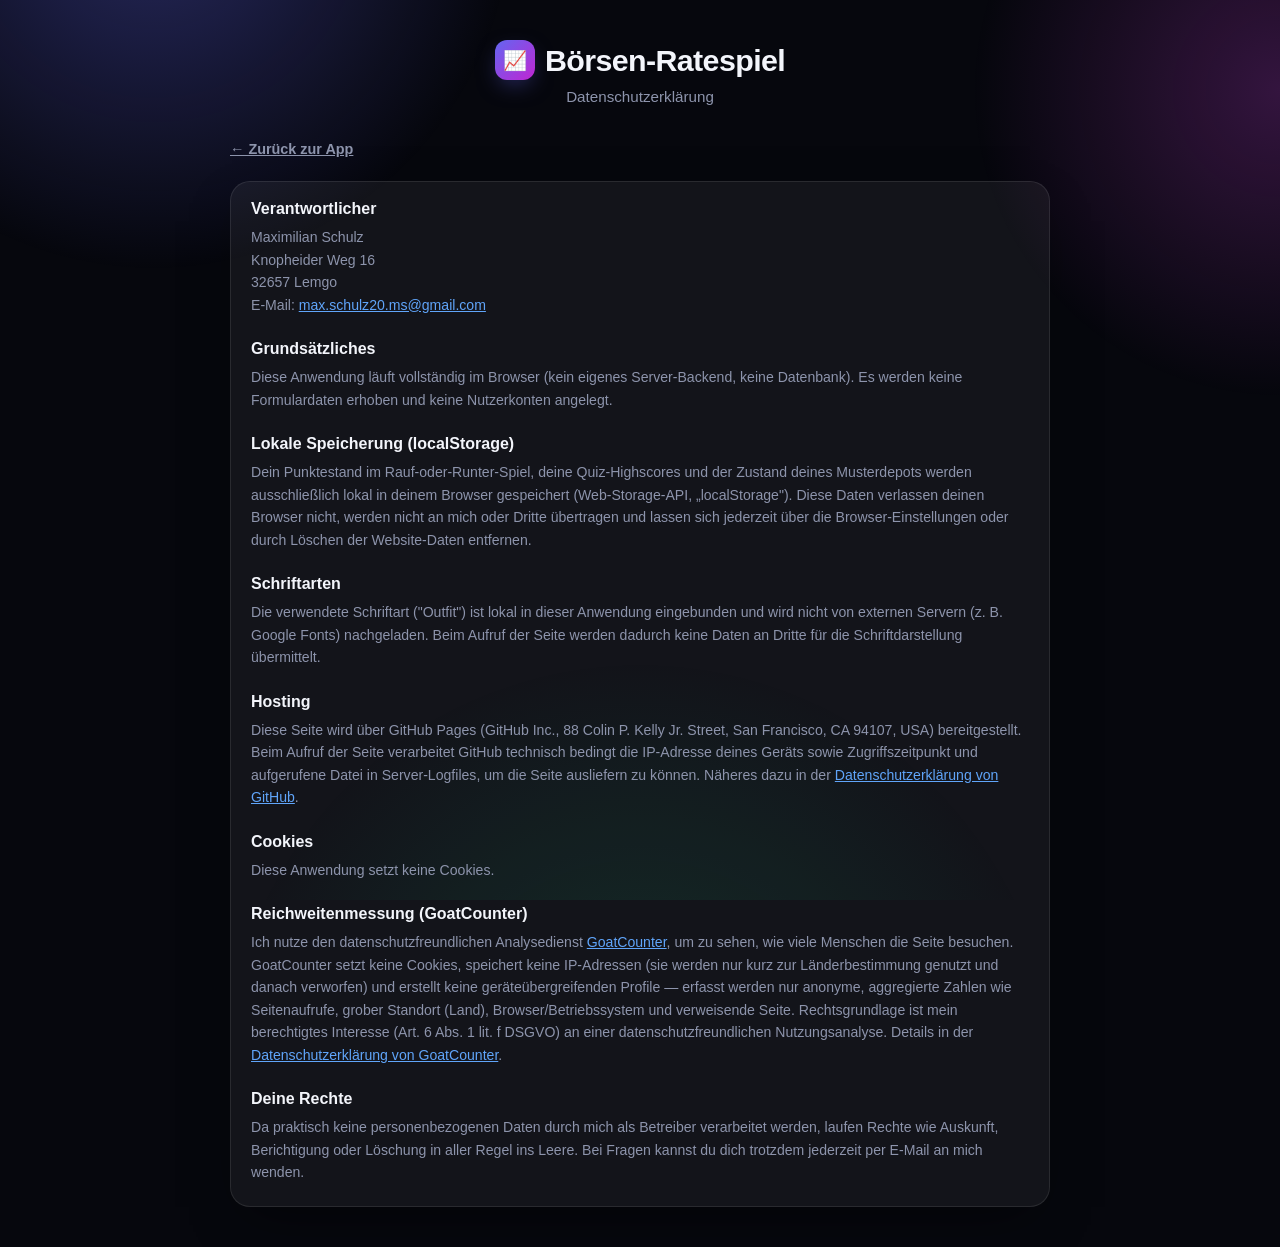
==== datenschutz.html @ 0c6aa694 "Add privacy-friendly visitor analytics (GoatCounter) Max wollte sehen, wie viele Leute die App schon" ====
<!DOCTYPE html>
<html lang="de">
<head>
<meta charset="UTF-8">
<meta name="viewport" content="width=device-width, initial-scale=1.0">
<title>Datenschutz — Börsen-Ratespiel</title>
<meta name="robots" content="noindex">
<link rel="icon" href="favicon.png">
<link rel="stylesheet" href="style.css">
</head>
<body>
  <div class="bg-glow" aria-hidden="true"></div>
  <div class="app">
    <header>
      <h1><span class="logo-badge">📈</span> Börsen-Ratespiel</h1>
      <p class="subtitle">Datenschutzerklärung</p>
    </header>

    <a href="index.html" class="back-btn">← Zurück zur App</a>

    <div class="panel legal-panel">
      <h2>Verantwortlicher</h2>
      <p>
        Maximilian Schulz<br>
        Knopheider Weg 16<br>
        32657 Lemgo<br>
        E-Mail: <a href="mailto:max.schulz20.ms@gmail.com">max.schulz20.ms@gmail.com</a>
      </p>

      <h2>Grundsätzliches</h2>
      <p>
        Diese Anwendung läuft vollständig im Browser (kein eigenes Server-Backend, keine Datenbank). Es werden keine
        Formulardaten erhoben und keine Nutzerkonten angelegt.
      </p>

      <h2>Lokale Speicherung (localStorage)</h2>
      <p>
        Dein Punktestand im Rauf-oder-Runter-Spiel, deine Quiz-Highscores und der Zustand deines Musterdepots werden
        ausschließlich lokal in deinem Browser gespeichert (Web-Storage-API, „localStorage"). Diese Daten verlassen
        deinen Browser nicht, werden nicht an mich oder Dritte übertragen und lassen sich jederzeit über die
        Browser-Einstellungen oder durch Löschen der Website-Daten entfernen.
      </p>

      <h2>Schriftarten</h2>
      <p>
        Die verwendete Schriftart ("Outfit") ist lokal in dieser Anwendung eingebunden und wird nicht von externen
        Servern (z. B. Google Fonts) nachgeladen. Beim Aufruf der Seite werden dadurch keine Daten an Dritte für die
        Schriftdarstellung übermittelt.
      </p>

      <h2>Hosting</h2>
      <p>
        Diese Seite wird über GitHub Pages (GitHub Inc., 88 Colin P. Kelly Jr. Street, San Francisco, CA 94107, USA)
        bereitgestellt. Beim Aufruf der Seite verarbeitet GitHub technisch bedingt die IP-Adresse deines Geräts sowie
        Zugriffszeitpunkt und aufgerufene Datei in Server-Logfiles, um die Seite ausliefern zu können. Näheres dazu in
        der <a href="https://docs.github.com/site-policy/privacy-policies/github-general-privacy-statement" target="_blank" rel="noopener noreferrer">Datenschutzerklärung von GitHub</a>.
      </p>

      <h2>Cookies</h2>
      <p>Diese Anwendung setzt keine Cookies.</p>

      <h2>Reichweitenmessung (GoatCounter)</h2>
      <p>
        Ich nutze den datenschutzfreundlichen Analysedienst <a href="https://www.goatcounter.com/" target="_blank" rel="noopener noreferrer">GoatCounter</a>,
        um zu sehen, wie viele Menschen die Seite besuchen. GoatCounter setzt keine Cookies, speichert keine
        IP-Adressen (sie werden nur kurz zur Länderbestimmung genutzt und danach verworfen) und erstellt keine
        geräteübergreifenden Profile — erfasst werden nur anonyme, aggregierte Zahlen wie Seitenaufrufe, grober
        Standort (Land), Browser/Betriebssystem und verweisende Seite. Rechtsgrundlage ist mein berechtigtes
        Interesse (Art. 6 Abs. 1 lit. f DSGVO) an einer datenschutzfreundlichen Nutzungsanalyse. Details in der
        <a href="https://www.goatcounter.com/privacy" target="_blank" rel="noopener noreferrer">Datenschutzerklärung von GoatCounter</a>.
      </p>

      <h2>Deine Rechte</h2>
      <p>
        Da praktisch keine personenbezogenen Daten durch mich als Betreiber verarbeitet werden, laufen Rechte wie
        Auskunft, Berichtigung oder Löschung in aller Regel ins Leere. Bei Fragen kannst du dich trotzdem jederzeit
        per E-Mail an mich wenden.
      </p>
    </div>
  </div>
</body>
</html>
---- style.css ----
@font-face {
  font-family: 'Outfit';
  font-style: normal;
  font-weight: 400 800;
  font-display: swap;
  src: url('fonts/outfit-variable.woff2') format('woff2-variations'), url('fonts/outfit-variable.woff2') format('woff2');
}

:root {
  --bg: #06070d;
  --panel: rgba(255, 255, 255, 0.055);
  --panel-border: rgba(255, 255, 255, 0.09);
  --panel-hover: rgba(255, 255, 255, 0.09);
  --text: #f3f5fb;
  --muted: #8d94ac;
  --green: #34d399;
  --green-2: #10b981;
  --red: #fb7185;
  --red-2: #f43f5e;
  --blue: #60a5fa;
  --blue-2: #6366f1;
  --purple: #a78bfa;
  --purple-2: #c026d3;
  --accent: #6366f1;
  --ai: #22d3ee;
  --ai-2: #0891b2;
  --shadow: 0 20px 50px -20px rgba(0, 0, 0, 0.6);
}

* { box-sizing: border-box; }

body {
  margin: 0;
  min-height: 100vh;
  background: var(--bg);
  color: var(--text);
  font-family: 'Outfit', -apple-system, BlinkMacSystemFont, "Segoe UI", Roboto, sans-serif;
  display: flex;
  justify-content: center;
  padding: 40px 16px;
  position: relative;
  overflow-x: hidden;
  -webkit-font-smoothing: antialiased;
}

.bg-glow {
  position: fixed;
  inset: 0;
  z-index: 0;
  pointer-events: none;
  background:
    radial-gradient(600px circle at 12% -10%, rgba(99, 102, 241, 0.35), transparent 60%),
    radial-gradient(560px circle at 100% 10%, rgba(217, 70, 239, 0.22), transparent 55%),
    radial-gradient(700px circle at 50% 120%, rgba(16, 185, 129, 0.16), transparent 60%);
  animation: drift 18s ease-in-out infinite alternate;
}

.bg-grid {
  position: fixed;
  inset: 0;
  z-index: 0;
  pointer-events: none;
  background-image:
    linear-gradient(rgba(34, 211, 238, 0.14) 1px, transparent 1px),
    linear-gradient(90deg, rgba(34, 211, 238, 0.14) 1px, transparent 1px);
  background-size: 46px 46px;
  mask-image: radial-gradient(ellipse 90% 70% at 50% 0%, #000 50%, transparent 100%);
  -webkit-mask-image: radial-gradient(ellipse 90% 70% at 50% 0%, #000 50%, transparent 100%);
  animation: gridDrift 30s linear infinite;
}

@keyframes gridDrift {
  from { background-position: 0 0, 0 0; }
  to { background-position: 42px 42px, 42px 42px; }
}

@keyframes drift {
  from { transform: translate3d(0, 0, 0) scale(1); }
  to { transform: translate3d(0, 20px, 0) scale(1.05); }
}

.app {
  width: 100%;
  max-width: 820px;
  position: relative;
  z-index: 1;
}

header {
  text-align: center;
  margin-bottom: 28px;
  animation: fadeInUp 0.5s ease both;
}

h1 {
  margin: 0 0 8px;
  font-size: 1.9rem;
  font-weight: 800;
  letter-spacing: -0.02em;
  display: flex;
  align-items: center;
  justify-content: center;
  gap: 10px;
}

.logo-badge {
  display: inline-flex;
  align-items: center;
  justify-content: center;
  width: 40px;
  height: 40px;
  border-radius: 12px;
  background: linear-gradient(135deg, var(--blue-2), var(--purple-2));
  font-size: 1.2rem;
  box-shadow: 0 8px 24px -8px rgba(99, 102, 241, 0.6);
}

.subtitle {
  margin: 0;
  color: var(--muted);
  font-size: 0.95rem;
}

/* Menu */

.menu-eyebrow {
  margin: 0 0 10px 4px;
  color: var(--muted);
  font-size: 0.72rem;
  font-weight: 700;
  text-transform: uppercase;
  letter-spacing: 0.08em;
  animation: fadeInUp 0.4s ease both;
}

.menu {
  display: flex;
  flex-direction: column;
  gap: 12px;
}

.menu-item {
  display: flex;
  align-items: center;
  gap: 16px;
  width: 100%;
  background: var(--panel);
  border: 1px solid var(--panel-border);
  backdrop-filter: blur(16px);
  -webkit-backdrop-filter: blur(16px);
  color: var(--text);
  border-radius: 18px;
  padding: 16px 18px;
  font-family: inherit;
  text-align: left;
  cursor: pointer;
  transition: transform 0.18s cubic-bezier(.2,.8,.2,1), background 0.18s ease, box-shadow 0.18s ease, border-color 0.18s ease;
  opacity: 0;
  animation: fadeInUp 0.5s cubic-bezier(.2,.8,.2,1) forwards;
}

.menu:nth-child(1) .menu-item:nth-child(1) { animation-delay: 0.05s; }
.menu .menu-item:nth-child(1) { animation-delay: 0.05s; }
.menu .menu-item:nth-child(2) { animation-delay: 0.12s; }
.menu .menu-item:nth-child(3) { animation-delay: 0.19s; }
.menu .menu-item:nth-child(4) { animation-delay: 0.26s; }

.menu-item:not(:disabled):hover {
  transform: translateY(-2px);
  background: var(--panel-hover);
  border-color: rgba(255, 255, 255, 0.16);
  box-shadow: var(--shadow);
}

.menu-item:not(:disabled):active { transform: translateY(0) scale(0.98); }
.menu-item:disabled { opacity: 0.35; cursor: default; }

.menu-icon {
  flex-shrink: 0;
  display: flex;
  align-items: center;
  justify-content: center;
  width: 46px;
  height: 46px;
  border-radius: 14px;
  font-size: 1.3rem;
  background: rgba(255, 255, 255, 0.06);
}

.menu-item.accent-blue .menu-icon { background: linear-gradient(135deg, rgba(96,165,250,0.35), rgba(99,102,241,0.25)); }
.menu-item.accent-purple .menu-icon { background: linear-gradient(135deg, rgba(167,139,250,0.35), rgba(192,38,211,0.25)); }
.menu-item.accent-game .menu-icon { background: linear-gradient(135deg, rgba(52,211,153,0.35), rgba(251,113,133,0.25)); }
.menu-item.accent-depot .menu-icon { background: linear-gradient(135deg, rgba(250,204,21,0.35), rgba(52,211,153,0.25)); }

.menu-text {
  flex: 1;
  display: flex;
  flex-direction: column;
  gap: 2px;
  min-width: 0;
}

.menu-label { font-size: 1.02rem; font-weight: 700; }
.menu-sub { font-size: 0.78rem; color: var(--muted); }

.menu-arrow {
  color: var(--muted);
  font-size: 1.1rem;
  transition: transform 0.18s ease, color 0.18s ease;
}

.menu-item:not(:disabled):hover .menu-arrow {
  transform: translateX(3px);
  color: var(--text);
}

/* Views */

.view {
  animation: fadeInUp 0.35s cubic-bezier(.2,.8,.2,1) both;
}

.view.hidden { display: none !important; }

.back-btn {
  display: inline-flex;
  align-items: center;
  gap: 6px;
  background: none;
  border: none;
  color: var(--muted);
  font-family: inherit;
  font-size: 0.9rem;
  font-weight: 600;
  cursor: pointer;
  padding: 8px 0;
  margin-bottom: 12px;
  transition: color 0.15s ease, transform 0.15s ease;
}

.back-btn:hover { color: var(--text); transform: translateX(-2px); }

@keyframes fadeInUp {
  from { opacity: 0; transform: translateY(14px); }
  to { opacity: 1; transform: translateY(0); }
}

/* Game */

.stats {
  display: flex;
  justify-content: space-between;
  gap: 12px;
  margin-bottom: 18px;
}

@media (max-width: 480px) {
  .stats {
    flex-wrap: wrap;
  }
  .stats .stat {
    flex: 1 1 calc(50% - 6px);
  }
}

.stat {
  position: relative;
  flex: 1;
  background: var(--panel);
  border: 1px solid var(--panel-border);
  border-radius: 14px;
  padding: 12px 10px;
  text-align: center;
}

.multiplier-badge {
  position: absolute;
  top: -8px;
  right: -6px;
  background: linear-gradient(135deg, #facc15, #fb923c);
  color: #1a1200;
  font-size: 0.62rem;
  font-weight: 800;
  padding: 3px 7px;
  border-radius: 999px;
  box-shadow: 0 4px 10px -2px rgba(250, 204, 21, 0.6);
  animation: badgePop 0.3s cubic-bezier(.2,.8,.2,1) both;
}

@keyframes badgePop {
  from { transform: scale(0); }
  to { transform: scale(1); }
}

.round-timer-track {
  height: 6px;
  border-radius: 6px;
  background: rgba(255, 255, 255, 0.08);
  margin-bottom: 14px;
  overflow: hidden;
}

.round-timer-bar {
  height: 100%;
  background: linear-gradient(90deg, var(--blue-2), var(--purple-2));
  border-radius: 6px;
  transition: width 0.1s linear;
}

.round-timer-bar.urgent {
  background: linear-gradient(90deg, var(--red-2), var(--red));
}

.streak-toast {
  position: absolute;
  top: 14px;
  left: 50%;
  transform: translateX(-50%) scale(0.8);
  background: linear-gradient(135deg, rgba(250, 204, 21, 0.22), rgba(251, 146, 60, 0.22));
  border: 1px solid rgba(250, 204, 21, 0.5);
  color: #facc15;
  font-weight: 800;
  font-size: 0.85rem;
  padding: 8px 16px;
  border-radius: 999px;
  white-space: nowrap;
  opacity: 0;
}

.streak-toast.pop {
  animation: streakToastPop 1.8s cubic-bezier(.2,.8,.2,1) both;
}

@keyframes streakToastPop {
  0% { opacity: 0; transform: translateX(-50%) scale(0.8) translateY(-6px); }
  15% { opacity: 1; transform: translateX(-50%) scale(1.05) translateY(0); }
  25% { transform: translateX(-50%) scale(1) translateY(0); }
  80% { opacity: 1; }
  100% { opacity: 0; transform: translateX(-50%) scale(0.95) translateY(-4px); }
}

.stat .label {
  display: block;
  font-size: 0.68rem;
  color: var(--muted);
  text-transform: uppercase;
  letter-spacing: 0.06em;
}

.stat .value {
  display: block;
  font-size: 1.5rem;
  font-weight: 800;
  margin-top: 3px;
  font-variant-numeric: tabular-nums;
  transition: transform 0.25s cubic-bezier(.2,.8,.2,1);
}

.stat .value.bump { transform: scale(1.25); }

.chart-wrap {
  position: relative;
  background: var(--panel);
  border: 1px solid var(--panel-border);
  border-radius: 20px;
  padding: 14px;
  margin-bottom: 20px;
  box-shadow: var(--shadow);
}

canvas {
  width: 100%;
  height: auto;
  display: block;
  border-radius: 12px;
}

.banner {
  position: absolute;
  top: 50%;
  left: 50%;
  transform: translate(-50%, -50%) scale(0.9);
  padding: 16px 26px;
  border-radius: 16px;
  font-size: 1.35rem;
  font-weight: 800;
  text-align: center;
  backdrop-filter: blur(10px);
  -webkit-backdrop-filter: blur(10px);
  box-shadow: 0 16px 40px -12px rgba(0,0,0,0.6);
  animation: popIn 0.35s cubic-bezier(.2,.8,.2,1) both;
}

@keyframes popIn {
  from { opacity: 0; transform: translate(-50%, -50%) scale(0.75); }
  to { opacity: 1; transform: translate(-50%, -50%) scale(1); }
}

.banner.hidden { display: none; }
.banner.correct { background: rgba(52, 211, 153, 0.16); color: var(--green); border: 1px solid rgba(52, 211, 153, 0.4); }
.banner.wrong { background: rgba(251, 113, 133, 0.16); color: var(--red); border: 1px solid rgba(251, 113, 133, 0.4); }

.controls {
  display: flex;
  gap: 12px;
  margin-bottom: 16px;
}

.btn {
  flex: 1;
  padding: 15px 16px;
  border: none;
  border-radius: 14px;
  font-family: inherit;
  font-size: 1rem;
  font-weight: 700;
  cursor: pointer;
  transition: transform 0.15s cubic-bezier(.2,.8,.2,1), box-shadow 0.15s ease, opacity 0.15s ease;
  color: white;
}

.btn:not(:disabled):hover { transform: translateY(-2px); }
.btn:not(:disabled):active { transform: translateY(0) scale(0.97); }
.btn:disabled { opacity: 0.35; cursor: default; }

.btn.up {
  background: linear-gradient(135deg, var(--green), var(--green-2));
  box-shadow: 0 12px 24px -10px rgba(16, 185, 129, 0.6);
}

.btn.down {
  background: linear-gradient(135deg, var(--red), var(--red-2));
  box-shadow: 0 12px 24px -10px rgba(244, 63, 94, 0.6);
}

.btn.next {
  background: linear-gradient(135deg, var(--blue-2), var(--purple-2));
  box-shadow: 0 12px 24px -10px rgba(99, 102, 241, 0.6);
  flex: 1 1 100%;
}

.hint {
  text-align: center;
  color: var(--muted);
  font-size: 0.8rem;
  margin-top: 8px;
}

/* Panels (News / Lernen) */

.panel {
  background: var(--panel);
  border: 1px solid var(--panel-border);
  border-radius: 20px;
  padding: 18px 20px;
  margin-top: 4px;
  box-shadow: var(--shadow);
}

.panel h2 {
  margin: 0 0 14px;
  font-size: 1.15rem;
  font-weight: 800;
}

.info-list {
  list-style: none;
  margin: 0;
  padding: 0;
  display: flex;
  flex-direction: column;
  gap: 4px;
}

.info-list li {
  display: flex;
  flex-direction: column;
  gap: 3px;
  padding: 12px 14px;
  border-left: 3px solid var(--accent);
  border-radius: 0 12px 12px 0;
  background: rgba(255, 255, 255, 0.03);
  transition: background 0.15s ease, transform 0.15s ease;
}

.info-list li:hover {
  background: rgba(255, 255, 255, 0.06);
  transform: translateX(2px);
}

.info-list li:nth-child(4n+1) { border-left-color: var(--blue); }
.info-list li:nth-child(4n+2) { border-left-color: var(--purple); }
.info-list li:nth-child(4n+3) { border-left-color: var(--green); }
.info-list li:nth-child(4n+4) { border-left-color: var(--red); }

.info-headline {
  font-weight: 700;
  font-size: 0.95rem;
}

.info-desc {
  color: var(--muted);
  font-size: 0.85rem;
  line-height: 1.45;
}

.panel-note {
  margin: 16px 0 0;
  color: var(--muted);
  font-size: 0.72rem;
  text-align: center;
}

/* News */

.ticker {
  position: relative;
  overflow: hidden;
  background: linear-gradient(90deg, rgba(251, 113, 133, 0.16), rgba(250, 204, 21, 0.12));
  border: 1px solid rgba(251, 113, 133, 0.3);
  border-radius: 12px;
  padding: 8px 0;
  margin-bottom: 16px;
}

.ticker::before {
  content: '🔴 LIVE';
  position: absolute;
  left: 0;
  top: 0;
  bottom: 0;
  display: flex;
  align-items: center;
  padding: 0 10px;
  font-size: 0.68rem;
  font-weight: 800;
  background: var(--bg);
  color: var(--red);
  z-index: 2;
  box-shadow: 8px 0 12px -4px var(--bg);
}

.ticker-track {
  display: inline-block;
  white-space: nowrap;
  padding-left: 90px;
  font-size: 0.78rem;
  font-weight: 600;
  color: var(--text);
  animation: tickerScroll 30s linear infinite;
}

@keyframes tickerScroll {
  from { transform: translateX(0); }
  to { transform: translateX(-50%); }
}

.news-top {
  position: relative;
  background: linear-gradient(135deg, rgba(250, 204, 21, 0.14), rgba(251, 146, 60, 0.08));
  border: 1px solid rgba(250, 204, 21, 0.35);
  border-radius: 20px;
  padding: 20px 20px 18px;
  margin-bottom: 16px;
  box-shadow: var(--shadow);
}

.news-top-ribbon {
  display: inline-block;
  background: linear-gradient(135deg, #facc15, #fb923c);
  color: #1a1200;
  font-size: 0.68rem;
  font-weight: 800;
  padding: 4px 10px;
  border-radius: 999px;
  margin-bottom: 10px;
}

.news-top h3 {
  margin: 8px 0 6px;
  font-size: 1.15rem;
  font-weight: 800;
}

.news-top p {
  margin: 0;
  color: var(--muted);
  font-size: 0.88rem;
  line-height: 1.5;
}

.news-chip {
  display: inline-block;
  font-size: 0.65rem;
  font-weight: 700;
  padding: 3px 8px;
  border-radius: 999px;
  margin-right: 6px;
}

.news-chip.category {
  background: rgba(96, 165, 250, 0.18);
  color: var(--blue);
}

.news-chip.sentiment {
  background: rgba(255, 255, 255, 0.08);
  color: var(--text);
}

.news-meta {
  display: flex;
  align-items: center;
  gap: 4px;
  margin-bottom: 2px;
}

.news-impact {
  margin-left: auto;
  font-size: 0.7rem;
  opacity: 0.9;
}

.news-feed li {
  animation: fadeInUp 0.3s ease both;
}

.news-feed li:nth-child(1) { animation-delay: 0.05s; }
.news-feed li:nth-child(2) { animation-delay: 0.1s; }
.news-feed li:nth-child(3) { animation-delay: 0.15s; }

/* Musterdepot */

.depot-hero {
  text-align: center;
  background: var(--panel);
  border: 1px solid var(--panel-border);
  border-radius: 20px;
  padding: 22px 16px 18px;
  margin-bottom: 12px;
  box-shadow: var(--shadow);
}

.depot-hero-label {
  display: block;
  font-size: 0.72rem;
  font-weight: 700;
  color: var(--muted);
  text-transform: uppercase;
  letter-spacing: 0.06em;
}

.depot-hero-value {
  display: block;
  font-size: 2.6rem;
  font-weight: 800;
  font-variant-numeric: tabular-nums;
  margin: 4px 0 10px;
  line-height: 1.1;
}

.depot-hero-return {
  display: inline-block;
  background: rgba(255, 255, 255, 0.07);
  padding: 4px 14px;
  border-radius: 999px;
  font-size: 0.85rem;
  font-weight: 700;
}

.depot-substats {
  display: grid;
  grid-template-columns: 1fr 1fr;
  gap: 12px;
  margin-bottom: 18px;
}

.depot-panel-head {
  display: flex;
  align-items: center;
  justify-content: space-between;
  gap: 12px;
  margin-bottom: 14px;
}

.depot-panel-head h2 { margin: 0; }

.mini-btn {
  background: rgba(255, 255, 255, 0.08);
  border: 1px solid var(--panel-border);
  color: var(--text);
  font-family: inherit;
  font-size: 0.78rem;
  font-weight: 700;
  padding: 8px 12px;
  border-radius: 10px;
  cursor: pointer;
  transition: transform 0.15s ease, background 0.15s ease;
  white-space: nowrap;
}

.mini-btn:hover:not(:disabled) { background: rgba(255, 255, 255, 0.14); transform: translateY(-1px); }
.mini-btn:active:not(:disabled) { transform: translateY(0) scale(0.96); }
.mini-btn:disabled { opacity: 0.3; cursor: default; }

.mini-btn.buy { background: rgba(52, 211, 153, 0.18); border-color: rgba(52, 211, 153, 0.4); color: var(--green); }
.mini-btn.buy:hover:not(:disabled) { background: rgba(52, 211, 153, 0.28); }

.mini-btn.sell { background: rgba(251, 113, 133, 0.18); border-color: rgba(251, 113, 133, 0.4); color: var(--red); }
.mini-btn.sell:hover:not(:disabled) { background: rgba(251, 113, 133, 0.28); }

.mini-btn.start { background: rgba(52, 211, 153, 0.18); border-color: rgba(52, 211, 153, 0.4); color: var(--green); }
.mini-btn.start:hover:not(:disabled) { background: rgba(52, 211, 153, 0.28); }

.mini-btn.stop { background: rgba(250, 204, 21, 0.18); border-color: rgba(250, 204, 21, 0.4); color: #facc15; }
.mini-btn.stop:hover:not(:disabled) { background: rgba(250, 204, 21, 0.28); }

.live-hint {
  display: flex;
  align-items: center;
  gap: 8px;
  margin: 0 0 14px;
  font-size: 0.78rem;
  color: var(--muted);
}

.live-dot {
  width: 8px;
  height: 8px;
  border-radius: 50%;
  background: var(--green);
  box-shadow: 0 0 0 rgba(52, 211, 153, 0.6);
  animation: livePulse 1.6s ease infinite;
}

@keyframes livePulse {
  0% { box-shadow: 0 0 0 0 rgba(52, 211, 153, 0.6); }
  70% { box-shadow: 0 0 0 6px rgba(52, 211, 153, 0); }
  100% { box-shadow: 0 0 0 0 rgba(52, 211, 153, 0); }
}

.stock-price.flash-up, .stock-price.flash-down {
  border-radius: 4px;
  animation: priceFlash 1s ease;
}

.stock-price.flash-up { color: var(--green); }
.stock-price.flash-down { color: var(--red); }

@keyframes priceFlash {
  from { background: rgba(255, 255, 255, 0.18); }
  to { background: transparent; }
}

.stock-list {
  list-style: none;
  margin: 0;
  padding: 0;
  display: flex;
  flex-direction: column;
  gap: 8px;
}

.stock-row {
  display: flex;
  align-items: center;
  justify-content: space-between;
  gap: 12px;
  padding: 12px 14px;
  background: rgba(255, 255, 255, 0.03);
  border-radius: 12px;
  flex-wrap: wrap;
}

.stock-info {
  display: flex;
  flex-direction: column;
  gap: 2px;
  min-width: 0;
}

.stock-name { font-weight: 700; font-size: 0.95rem; }
.stock-price { font-size: 0.8rem; color: var(--muted); }
.stock-position { font-size: 0.78rem; color: var(--blue); }

.stock-actions {
  display: flex;
  gap: 8px;
  flex-shrink: 0;
}

.link-btn {
  background: none;
  border: none;
  color: var(--blue);
  font-family: inherit;
  font-size: inherit;
  font-weight: 700;
  cursor: pointer;
  padding: 0;
  text-decoration: underline;
}

.depot-reset-hint { margin-top: 14px; }

/* Lernen: Quiz */

.quiz-intro { margin: 0 0 16px; text-align: left; }

.level-list {
  list-style: none;
  margin: 0;
  padding: 0;
  display: flex;
  flex-direction: column;
  gap: 10px;
}

.level-row .level-btn { width: 100%; }

.quiz-progress-track {
  height: 6px;
  border-radius: 6px;
  background: rgba(255, 255, 255, 0.08);
  margin-bottom: 16px;
  overflow: hidden;
}

.quiz-progress-bar {
  height: 100%;
  background: linear-gradient(90deg, var(--blue-2), var(--purple-2));
  border-radius: 6px;
  transition: width 0.3s ease;
}

.quiz-panel h2 { font-size: 1.15rem; line-height: 1.4; }

.answer-list {
  list-style: none;
  margin: 0;
  padding: 0;
  display: flex;
  flex-direction: column;
  gap: 10px;
}

.answer-btn {
  width: 100%;
  text-align: left;
  background: rgba(255, 255, 255, 0.05);
  border: 1px solid var(--panel-border);
  color: var(--text);
  font-family: inherit;
  font-size: 0.92rem;
  font-weight: 600;
  padding: 13px 16px;
  border-radius: 12px;
  cursor: pointer;
  transition: background 0.15s ease, transform 0.15s ease, border-color 0.15s ease;
}

.answer-btn:not(:disabled):hover {
  background: rgba(255, 255, 255, 0.09);
  transform: translateY(-1px);
}

.answer-btn:disabled { cursor: default; }

.answer-btn.correct {
  background: rgba(52, 211, 153, 0.2);
  border-color: var(--green);
  color: var(--green);
}

.answer-btn.wrong {
  background: rgba(251, 113, 133, 0.2);
  border-color: var(--red);
  color: var(--red);
}

.quiz-explanation {
  margin: 14px 0 0;
  padding: 12px 14px;
  border-radius: 12px;
  font-size: 0.85rem;
  line-height: 1.5;
  background: rgba(255, 255, 255, 0.04);
}

.quiz-explanation.correct { color: var(--green); }
.quiz-explanation.wrong { color: var(--red); }

#quizNext { margin-top: 16px; }

.result-panel {
  text-align: center;
  padding: 32px 20px;
  animation: resultPopIn 0.4s cubic-bezier(.2,.8,.2,1) both;
}

@keyframes resultPopIn {
  from { opacity: 0; transform: scale(0.9); }
  to { opacity: 1; transform: scale(1); }
}

.result-emoji { font-size: 3rem; margin-bottom: 8px; }

.result-panel h2 { margin: 0 0 8px; font-size: 1.4rem; }

.result-panel .controls { margin-top: 20px; margin-bottom: 0; }

/* Confirm modal */

.modal-overlay {
  position: fixed;
  inset: 0;
  z-index: 100;
  display: flex;
  align-items: center;
  justify-content: center;
  padding: 20px;
  background: rgba(6, 7, 13, 0.7);
  backdrop-filter: blur(4px);
  -webkit-backdrop-filter: blur(4px);
  animation: fadeInUp 0.2s ease both;
}

.modal-overlay.hidden { display: none !important; }

.modal-panel {
  width: 100%;
  max-width: 360px;
  background: var(--panel);
  border: 1px solid var(--panel-border);
  border-radius: 18px;
  padding: 22px 20px;
  box-shadow: var(--shadow);
  backdrop-filter: blur(20px);
  -webkit-backdrop-filter: blur(20px);
  animation: resultPopIn 0.25s cubic-bezier(.2,.8,.2,1) both;
}

.modal-panel p {
  margin: 0 0 18px;
  font-size: 0.92rem;
  line-height: 1.5;
  text-align: center;
}

.modal-panel .controls { margin: 0; }

/* Legal pages (Impressum / Datenschutz) */

.legal-panel h2 {
  margin: 24px 0 8px;
  font-size: 1rem;
}

.legal-panel h2:first-child { margin-top: 0; }

.legal-panel p {
  margin: 0 0 4px;
  color: var(--muted);
  font-size: 0.88rem;
  line-height: 1.6;
}

.legal-panel a { color: var(--blue); }

.app-footer {
  text-align: center;
  margin-top: 28px;
  padding-top: 4px;
}

.app-footer a {
  color: var(--muted);
  font-size: 0.75rem;
  text-decoration: none;
  margin: 0 8px;
}

.app-footer a:hover { color: var(--text); text-decoration: underline; }

/* Boot-Splash */

.boot-splash {
  position: fixed;
  inset: 0;
  z-index: 300;
  display: flex;
  flex-direction: column;
  align-items: center;
  justify-content: center;
  gap: 18px;
  background: var(--bg);
  transition: opacity 0.5s ease;
}

.boot-splash.hide { opacity: 0; pointer-events: none; }

.boot-badge {
  width: 72px;
  height: 72px;
  border-radius: 20px;
  background: linear-gradient(135deg, var(--blue-2), var(--purple-2));
  display: flex;
  align-items: center;
  justify-content: center;
  font-size: 1.9rem;
  box-shadow: 0 0 0 0 rgba(34, 211, 238, 0.5);
  animation: bootPulse 1.6s ease-in-out infinite;
}

@keyframes bootPulse {
  0% { box-shadow: 0 0 0 0 rgba(34, 211, 238, 0.5); }
  70% { box-shadow: 0 0 0 22px rgba(34, 211, 238, 0); }
  100% { box-shadow: 0 0 0 0 rgba(34, 211, 238, 0); }
}

.boot-text {
  display: flex;
  align-items: center;
  gap: 8px;
  color: var(--muted);
  font-size: 0.85rem;
  font-weight: 600;
  letter-spacing: 0.02em;
}

.boot-text .ai-typing-dots span { background: var(--ai); }

.boot-bar-track {
  width: 160px;
  height: 4px;
  border-radius: 4px;
  background: rgba(255, 255, 255, 0.08);
  overflow: hidden;
}

.boot-bar-fill {
  height: 100%;
  width: 0%;
  border-radius: 4px;
  background: linear-gradient(90deg, var(--ai), var(--blue-2));
  animation: bootFill 1.1s ease forwards;
}

@keyframes bootFill {
  to { width: 100%; }
}

/* KI-Berater */

.ai-advisor-btn {
  display: flex;
  align-items: center;
  gap: 14px;
  width: 100%;
  background: linear-gradient(135deg, rgba(34, 211, 238, 0.14), rgba(8, 145, 178, 0.08));
  border: 1px solid rgba(34, 211, 238, 0.35);
  border-radius: 18px;
  padding: 14px 18px;
  margin-bottom: 16px;
  color: var(--text);
  font-family: inherit;
  text-align: left;
  cursor: pointer;
  position: relative;
  overflow: hidden;
  transition: transform 0.15s ease, border-color 0.15s ease;
}

.ai-advisor-btn::before {
  content: '';
  position: absolute;
  inset: -2px;
  border-radius: 20px;
  padding: 2px;
  background: conic-gradient(from 0deg, var(--ai), transparent 30%, var(--ai), transparent 60%, var(--ai));
  -webkit-mask: linear-gradient(#000 0 0) content-box, linear-gradient(#000 0 0);
  -webkit-mask-composite: xor;
  mask-composite: exclude;
  opacity: 0.5;
  animation: aiGlowSpin 4s linear infinite;
  pointer-events: none;
}

@keyframes aiGlowSpin {
  to { transform: rotate(360deg); }
}

.ai-advisor-btn:hover { transform: translateY(-2px); border-color: rgba(34, 211, 238, 0.6); }
.ai-advisor-btn:active { transform: translateY(0) scale(0.98); }

.ai-advisor-icon {
  flex-shrink: 0;
  display: flex;
  align-items: center;
  justify-content: center;
  width: 44px;
  height: 44px;
  border-radius: 14px;
  font-size: 1.3rem;
  background: rgba(34, 211, 238, 0.16);
}

.ai-advisor-text { flex: 1; display: flex; flex-direction: column; gap: 2px; }
.ai-advisor-title { font-weight: 700; font-size: 0.98rem; color: var(--ai); }
.ai-advisor-sub { font-size: 0.78rem; color: var(--muted); }
.ai-advisor-arrow { color: var(--ai); font-size: 1.1rem; }

.ai-panel {
  max-width: 420px;
  display: flex;
  flex-direction: column;
  max-height: 80vh;
}

.ai-chat-header {
  display: flex;
  align-items: center;
  gap: 10px;
  margin-bottom: 14px;
}

.ai-avatar {
  width: 36px;
  height: 36px;
  border-radius: 50%;
  background: linear-gradient(135deg, var(--ai), var(--ai-2));
  display: flex;
  align-items: center;
  justify-content: center;
  font-size: 1.05rem;
  flex-shrink: 0;
}

.ai-chat-title { font-weight: 800; flex: 1; }

.ai-close {
  background: rgba(255, 255, 255, 0.08);
  border: none;
  color: var(--text);
  width: 28px;
  height: 28px;
  border-radius: 50%;
  cursor: pointer;
  font-size: 0.85rem;
}

.ai-chat-body {
  display: flex;
  flex-direction: column;
  gap: 10px;
  overflow-y: auto;
  min-height: 100px;
}

.ai-bubble {
  background: rgba(34, 211, 238, 0.1);
  border: 1px solid rgba(34, 211, 238, 0.25);
  border-radius: 14px 14px 14px 4px;
  padding: 12px 14px;
  font-size: 0.88rem;
  line-height: 1.5;
  align-self: flex-start;
  max-width: 100%;
  animation: aiBubbleIn 0.25s cubic-bezier(.2,.8,.2,1) both;
}

@keyframes aiBubbleIn {
  from { opacity: 0; transform: translateY(6px) scale(0.97); }
  to { opacity: 1; transform: translateY(0) scale(1); }
}

.ai-typing-bubble { padding: 14px 18px; }

.ai-typing-dots { display: inline-flex; gap: 4px; }

.ai-typing-dots span {
  width: 7px;
  height: 7px;
  border-radius: 50%;
  background: var(--ai);
  animation: aiTypingBounce 1.2s ease-in-out infinite;
}

.ai-typing-dots span:nth-child(2) { animation-delay: 0.15s; }
.ai-typing-dots span:nth-child(3) { animation-delay: 0.3s; }

@keyframes aiTypingBounce {
  0%, 60%, 100% { transform: translateY(0); opacity: 0.5; }
  30% { transform: translateY(-5px); opacity: 1; }
}

.ai-disclaimer {
  margin: 14px 0 0;
  font-size: 0.68rem;
  color: var(--muted);
  text-align: center;
}

.ai-fazit {
  background: rgba(34, 211, 238, 0.08);
  border: 1px solid rgba(34, 211, 238, 0.25);
  border-radius: 12px;
  padding: 10px 14px;
  margin-bottom: 14px;
  font-size: 0.82rem;
  color: var(--text);
  line-height: 1.5;
}

.ai-badge {
  display: inline-block;
  background: linear-gradient(135deg, var(--ai), var(--ai-2));
  color: #052228;
  font-weight: 800;
  font-size: 0.68rem;
  padding: 3px 9px;
  border-radius: 999px;
  margin-right: 8px;
}

/* Confetti */

.confetti-piece {
  position: fixed;
  top: -12px;
  z-index: 50;
  border-radius: 2px;
  pointer-events: none;
  animation: confetti-fall linear forwards;
}

@keyframes confetti-fall {
  to { transform: translateY(110vh) rotate(540deg); opacity: 0.9; }
}

.hidden { display: none !important; }

@media (prefers-reduced-motion: reduce) {
  *, *::before, *::after { animation-duration: 0.01ms !important; animation-iteration-count: 1 !important; }
}
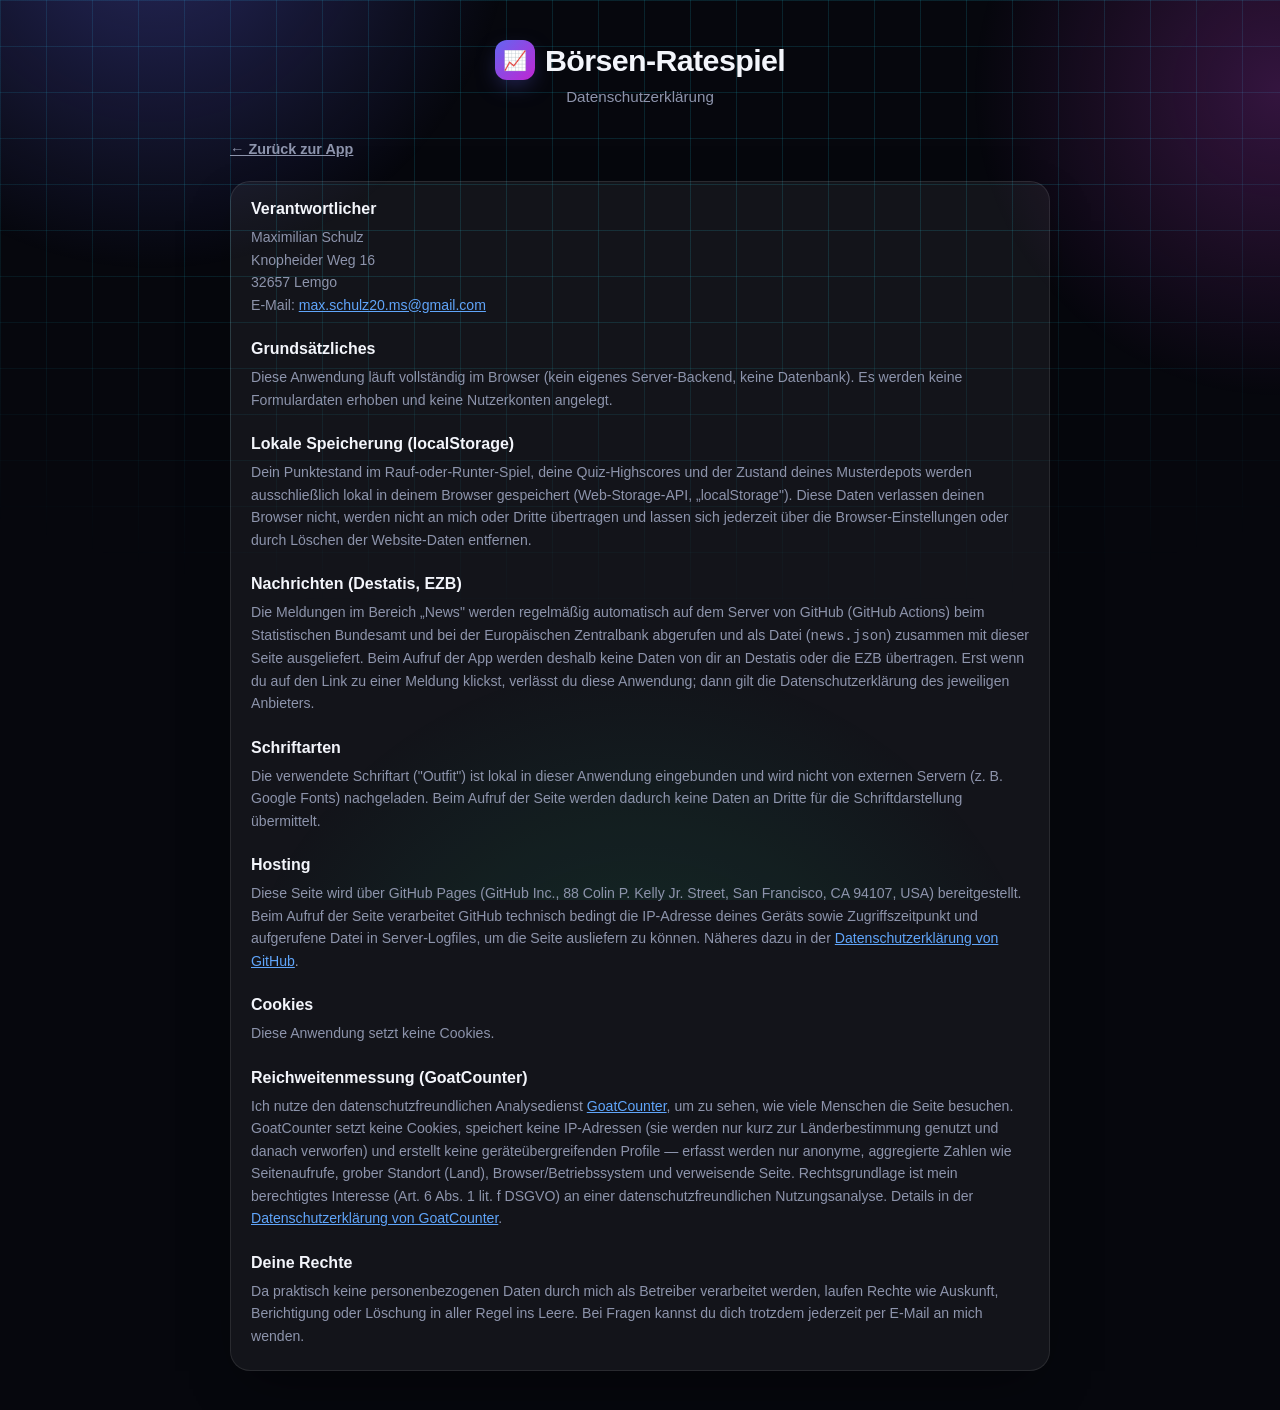
==== commit 1acdb29e: "Add live news from Destatis and ECB, plus UI polish News: scripts/update_news.py fetches the RSS fee" ====
--- a/datenschutz.html
+++ b/datenschutz.html
@@ -9,6 +9,7 @@
 <link rel="stylesheet" href="style.css">
 </head>
 <body>
+  <div class="bg-grid" aria-hidden="true"></div>
   <div class="bg-glow" aria-hidden="true"></div>
   <div class="app">
     <header>
@@ -39,6 +40,15 @@
         ausschließlich lokal in deinem Browser gespeichert (Web-Storage-API, „localStorage"). Diese Daten verlassen
         deinen Browser nicht, werden nicht an mich oder Dritte übertragen und lassen sich jederzeit über die
         Browser-Einstellungen oder durch Löschen der Website-Daten entfernen.
+      </p>
+
+      <h2>Nachrichten (Destatis, EZB)</h2>
+      <p>
+        Die Meldungen im Bereich „News" werden regelmäßig automatisch auf dem Server von GitHub (GitHub Actions) beim
+        Statistischen Bundesamt und bei der Europäischen Zentralbank abgerufen und als Datei (<code>news.json</code>)
+        zusammen mit dieser Seite ausgeliefert. Beim Aufruf der App werden deshalb keine Daten von dir an Destatis oder
+        die EZB übertragen. Erst wenn du auf den Link zu einer Meldung klickst, verlässt du diese Anwendung; dann gilt die
+        Datenschutzerklärung des jeweiligen Anbieters.
       </p>
 
       <h2>Schriftarten</h2>
--- a/style.css
+++ b/style.css
@@ -524,7 +524,7 @@
 }
 
 .ticker::before {
-  content: '🔴 LIVE';
+  content: attr(data-label);
   position: absolute;
   left: 0;
   top: 0;
@@ -543,12 +543,14 @@
 .ticker-track {
   display: inline-block;
   white-space: nowrap;
-  padding-left: 90px;
+  padding-left: 116px;
   font-size: 0.78rem;
   font-weight: 600;
   color: var(--text);
-  animation: tickerScroll 30s linear infinite;
-}
+  animation: tickerScroll 60s linear infinite;
+}
+
+.ticker:hover .ticker-track { animation-play-state: paused; }
 
 @keyframes tickerScroll {
   from { transform: translateX(0); }
@@ -620,6 +622,72 @@
   font-size: 0.7rem;
   opacity: 0.9;
 }
+
+.news-chip.category[data-cat="Markt"] { background: rgba(96, 165, 250, 0.18); color: var(--blue); }
+.news-chip.category[data-cat="Politik"] { background: rgba(167, 139, 250, 0.18); color: var(--purple); }
+.news-chip.category[data-cat="Unternehmen"] { background: rgba(52, 211, 153, 0.16); color: var(--green); }
+.news-chip.category[data-cat="Trend"] { background: rgba(250, 204, 21, 0.16); color: #facc15; }
+.news-chip.category[data-cat="Geldpolitik"] { background: rgba(167, 139, 250, 0.18); color: var(--purple); }
+.news-chip.category[data-cat="Preise"] { background: rgba(250, 204, 21, 0.16); color: #facc15; }
+.news-chip.category[data-cat="Konjunktur"] { background: rgba(96, 165, 250, 0.18); color: var(--blue); }
+.news-chip.category[data-cat="Arbeit"] { background: rgba(52, 211, 153, 0.16); color: var(--green); }
+.news-chip.category[data-cat="Wirtschaft"] { background: rgba(255, 255, 255, 0.08); color: var(--muted); }
+
+.news-lang {
+  display: inline-block;
+  padding: 1px 6px;
+  border-radius: 6px;
+  border: 1px solid var(--panel-border);
+  font-size: 0.62rem;
+  font-weight: 800;
+  letter-spacing: 0.04em;
+  vertical-align: 1px;
+}
+
+.news-status {
+  margin: 0 0 16px;
+  padding: 10px 14px;
+  border-radius: 12px;
+  border: 1px solid rgba(250, 204, 21, 0.35);
+  background: rgba(250, 204, 21, 0.1);
+  color: #fde68a;
+  font-size: 0.8rem;
+  line-height: 1.4;
+}
+
+.news-loading {
+  margin: 0;
+  color: var(--muted);
+  font-size: 0.9rem;
+  text-align: center;
+}
+
+.news-source {
+  display: block;
+  margin-top: 4px;
+  color: var(--muted);
+  font-size: 0.72rem;
+}
+
+.news-source.example { color: #fde68a; }
+
+.news-source a,
+.panel-note a {
+  color: var(--blue);
+  text-decoration: none;
+}
+
+.news-source a:hover,
+.panel-note a:hover { text-decoration: underline; }
+
+a.info-headline,
+a.news-top-link {
+  color: inherit;
+  text-decoration: none;
+}
+
+a.info-headline:hover,
+a.news-top-link:hover { text-decoration: underline; text-underline-offset: 3px; }
 
 .news-feed li {
   animation: fadeInUp 0.3s ease both;
@@ -1238,6 +1306,36 @@
   to { transform: translateY(110vh) rotate(540deg); opacity: 0.9; }
 }
 
+/* Tastatur-Fokus: sichtbarer Ring, nur bei Tastaturbedienung (nicht bei Mausklick) */
+
+:focus-visible {
+  outline: 2px solid var(--blue);
+  outline-offset: 3px;
+}
+
+.ai-advisor-btn:focus-visible,
+.ai-close:focus-visible { outline-color: var(--ai); }
+
+/* Touch: Bedienelemente auf Fingergröße (mind. 44px), sonst sind Kaufen/Verkaufen/Zurück auf dem Handy leicht zu verfehlen */
+
+@media (pointer: coarse) {
+  .back-btn,
+  .mini-btn { min-height: 44px; }
+
+  .link-btn {
+    display: inline-block;
+    padding: 12px 6px;
+  }
+
+  /* Textlinks: Tippfläche vergrößern, ohne dass sich das Layout verschiebt */
+  .news-source a,
+  .panel-note a {
+    display: inline-block;
+    padding: 10px 6px;
+    margin: -10px -6px;
+  }
+}
+
 .hidden { display: none !important; }
 
 @media (prefers-reduced-motion: reduce) {
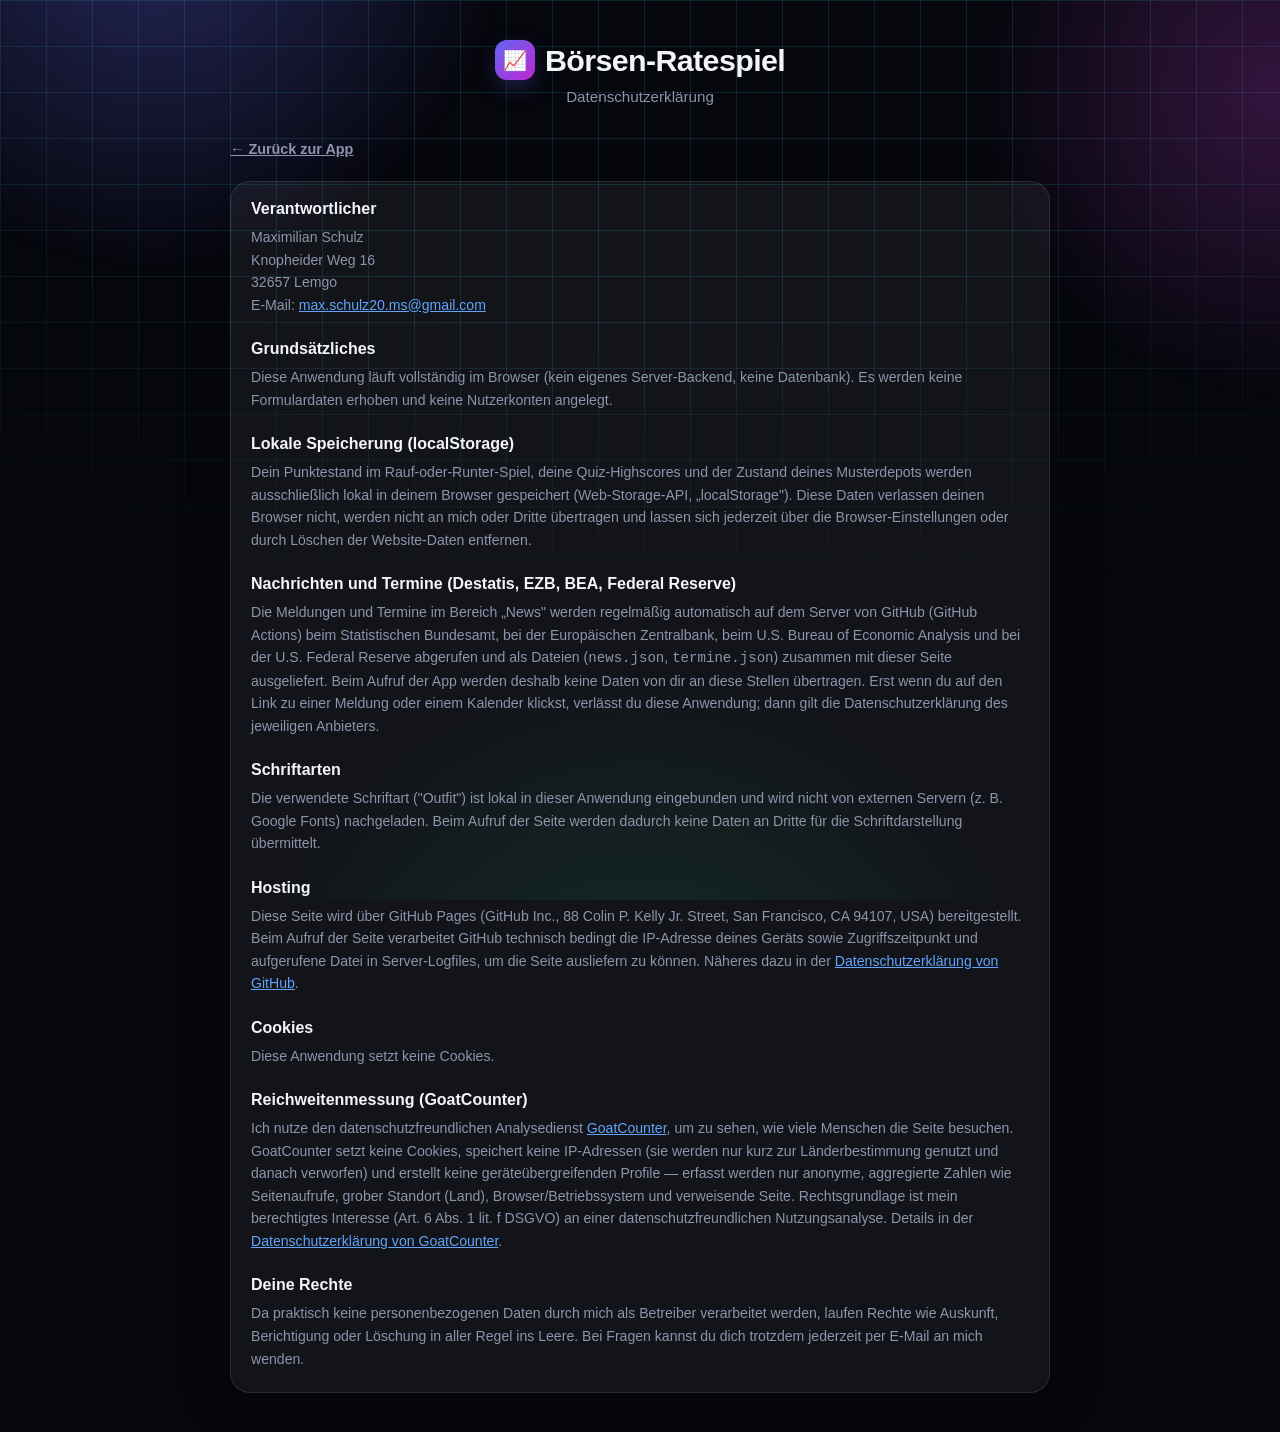
==== commit cae1e7c9: "Add weekly economic calendar to the news view New "Termine der nächsten 7 Tage" panel between top st" ====
--- a/datenschutz.html
+++ b/datenschutz.html
@@ -42,12 +42,13 @@
         Browser-Einstellungen oder durch Löschen der Website-Daten entfernen.
       </p>
 
-      <h2>Nachrichten (Destatis, EZB)</h2>
+      <h2>Nachrichten und Termine (Destatis, EZB, BEA, Federal Reserve)</h2>
       <p>
-        Die Meldungen im Bereich „News" werden regelmäßig automatisch auf dem Server von GitHub (GitHub Actions) beim
-        Statistischen Bundesamt und bei der Europäischen Zentralbank abgerufen und als Datei (<code>news.json</code>)
-        zusammen mit dieser Seite ausgeliefert. Beim Aufruf der App werden deshalb keine Daten von dir an Destatis oder
-        die EZB übertragen. Erst wenn du auf den Link zu einer Meldung klickst, verlässt du diese Anwendung; dann gilt die
+        Die Meldungen und Termine im Bereich „News" werden regelmäßig automatisch auf dem Server von GitHub (GitHub
+        Actions) beim Statistischen Bundesamt, bei der Europäischen Zentralbank, beim U.S. Bureau of Economic Analysis
+        und bei der U.S. Federal Reserve abgerufen und als Dateien (<code>news.json</code>, <code>termine.json</code>)
+        zusammen mit dieser Seite ausgeliefert. Beim Aufruf der App werden deshalb keine Daten von dir an diese Stellen
+        übertragen. Erst wenn du auf den Link zu einer Meldung oder einem Kalender klickst, verlässt du diese Anwendung; dann gilt die
         Datenschutzerklärung des jeweiligen Anbieters.
       </p>
 
--- a/style.css
+++ b/style.css
@@ -697,6 +697,89 @@
 .news-feed li:nth-child(2) { animation-delay: 0.1s; }
 .news-feed li:nth-child(3) { animation-delay: 0.15s; }
 
+/* Termine (Wochenvorschau) */
+
+.termine-panel { margin-bottom: 16px; }
+
+.termine-days {
+  display: flex;
+  flex-direction: column;
+  gap: 14px;
+}
+
+.termine-day-label {
+  margin: 0 0 6px;
+  font-size: 0.78rem;
+  font-weight: 800;
+  letter-spacing: 0.04em;
+  text-transform: uppercase;
+  color: var(--muted);
+}
+
+.termine-day.today .termine-day-label { color: var(--blue); }
+
+.termine-list {
+  list-style: none;
+  margin: 0;
+  padding: 0;
+  display: flex;
+  flex-direction: column;
+  gap: 4px;
+}
+
+.termine-list li {
+  display: flex;
+  gap: 12px;
+  padding: 10px 14px;
+  border-left: 3px solid var(--panel-border);
+  border-radius: 0 12px 12px 0;
+  background: rgba(255, 255, 255, 0.03);
+}
+
+.termine-list li.key { border-left-color: #facc15; }
+
+.termine-time {
+  flex: 0 0 3.2em;
+  font-weight: 800;
+  font-size: 0.85rem;
+  font-variant-numeric: tabular-nums;
+  color: var(--text);
+}
+
+.termine-body {
+  display: flex;
+  flex-direction: column;
+  gap: 2px;
+  min-width: 0;
+}
+
+.termine-title {
+  font-weight: 700;
+  font-size: 0.9rem;
+  line-height: 1.35;
+  overflow-wrap: anywhere;
+}
+
+.termine-key {
+  display: inline-block;
+  font-size: 0.62rem;
+  font-weight: 800;
+  padding: 1px 7px;
+  border-radius: 999px;
+  background: rgba(250, 204, 21, 0.16);
+  color: #facc15;
+  vertical-align: 1px;
+  white-space: nowrap;
+}
+
+.termine-sub {
+  color: var(--muted);
+  font-size: 0.8rem;
+  line-height: 1.4;
+}
+
+.termine-body .news-source { margin-top: 2px; }
+
 /* Musterdepot */
 
 .depot-hero {
@@ -870,6 +953,60 @@
 }
 
 .depot-reset-hint { margin-top: 14px; }
+
+/* Musterdepot: Broker-Empfehlung (Werbung/Partnerlinks) */
+
+.broker-cta {
+  position: relative;
+  margin-top: 14px;
+  background: linear-gradient(135deg, rgba(52, 211, 153, 0.12), rgba(16, 185, 129, 0.06));
+  border: 1px solid rgba(52, 211, 153, 0.3);
+}
+
+.broker-cta-badge {
+  position: absolute;
+  top: 14px;
+  right: 16px;
+  font-size: 0.68rem;
+  font-weight: 700;
+  text-transform: uppercase;
+  letter-spacing: 0.06em;
+  color: var(--muted);
+  background: rgba(255, 255, 255, 0.08);
+  padding: 3px 8px;
+  border-radius: 999px;
+}
+
+.broker-cta-title { margin: 0 0 8px; padding-right: 70px; }
+.broker-cta-text { margin: 0 0 14px; color: var(--muted); }
+
+.broker-cta-links {
+  display: flex;
+  flex-wrap: wrap;
+  gap: 10px;
+  margin-bottom: 12px;
+}
+
+.broker-cta-btn {
+  display: inline-flex;
+  align-items: center;
+  gap: 6px;
+  background: rgba(52, 211, 153, 0.18);
+  border: 1px solid rgba(52, 211, 153, 0.4);
+  color: var(--text);
+  font-weight: 700;
+  font-size: 0.85rem;
+  text-decoration: none;
+  padding: 10px 16px;
+  border-radius: 12px;
+  transition: transform 0.15s ease, background 0.15s ease;
+}
+
+.broker-cta-btn:hover { background: rgba(52, 211, 153, 0.28); transform: translateY(-1px); }
+.broker-cta-btn:active { transform: translateY(0) scale(0.97); }
+.broker-cta-arrow { color: var(--green); }
+
+.broker-cta-disclaimer { margin: 0; font-size: 0.72rem; color: var(--muted); }
 
 /* Lernen: Quiz */
 
